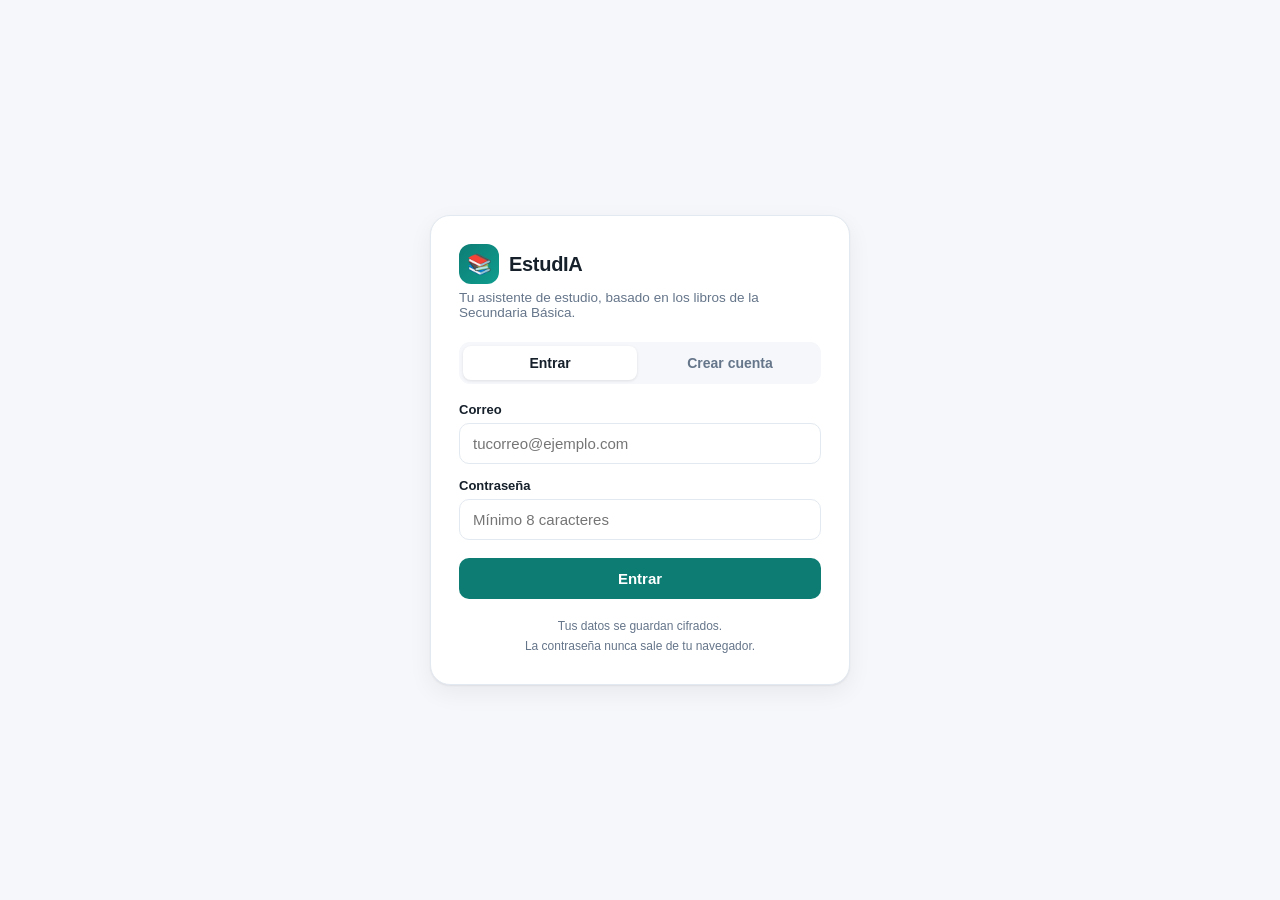
==== estudia/index.html @ 0fd21d30 "EstudIA: chat de estudio con los libros de secundaria" ====
<!DOCTYPE html>
<html lang="es">
<head>
<meta charset="utf-8">
<meta name="viewport" content="width=device-width, initial-scale=1, viewport-fit=cover">
<title>EstudIA — Tu asistente de estudio</title>
<meta name="description" content="EstudIA: asistente de estudio basado en los libros de texto de la Secundaria Básica cubana.">
<link rel="icon" href="data:image/svg+xml,<svg xmlns='http://www.w3.org/2000/svg' viewBox='0 0 100 100'><text y='.9em' font-size='90'>📚</text></svg>">
<style>
  :root{
    --bg:#f5f7fa; --panel:#ffffff; --ink:#16202b; --muted:#65758a;
    --line:#e3e9f0; --brand:#0d7d74; --brand-2:#0f9d8f; --brand-ink:#ffffff;
    --user:#e8f4f2; --danger:#b42318; --shadow:0 1px 2px rgba(16,24,40,.06),0 8px 24px rgba(16,24,40,.06);
    --radius:14px;
  }
  *{box-sizing:border-box}
  html,body{height:100%}
  body{
    margin:0; font-family:-apple-system,BlinkMacSystemFont,"Segoe UI",Roboto,Helvetica,Arial,sans-serif;
    background:var(--bg); color:var(--ink); -webkit-font-smoothing:antialiased;
  }
  button{font:inherit;cursor:pointer}
  input,select,textarea{font:inherit;color:inherit}

  /* ---------- AUTH ---------- */
  #auth{min-height:100dvh;display:grid;place-items:center;padding:20px}
  .card{
    width:100%;max-width:420px;background:var(--panel);border:1px solid var(--line);
    border-radius:20px;padding:28px;box-shadow:var(--shadow)
  }
  .logo{display:flex;align-items:center;gap:10px;margin-bottom:6px}
  .logo-mark{
    width:40px;height:40px;border-radius:12px;display:grid;place-items:center;
    background:linear-gradient(135deg,var(--brand),var(--brand-2));color:#fff;font-size:20px
  }
  .logo h1{font-size:20px;margin:0;letter-spacing:-.3px}
  .sub{color:var(--muted);font-size:13.5px;margin:0 0 22px}
  .tabs{display:flex;gap:6px;background:var(--bg);padding:4px;border-radius:11px;margin-bottom:18px}
  .tabs button{
    flex:1;border:0;background:transparent;padding:9px;border-radius:8px;
    font-size:14px;color:var(--muted);font-weight:600
  }
  .tabs button.on{background:var(--panel);color:var(--ink);box-shadow:0 1px 3px rgba(16,24,40,.1)}
  label{display:block;font-size:13px;font-weight:600;margin:14px 0 6px}
  .inp{
    width:100%;padding:11px 13px;border:1px solid var(--line);border-radius:10px;
    background:#fff;outline:none;transition:.15s;font-size:15px
  }
  .inp:focus{border-color:var(--brand);box-shadow:0 0 0 3px rgba(13,125,116,.12)}
  .btn{
    width:100%;padding:12px;border:0;border-radius:10px;font-weight:650;font-size:15px;
    background:var(--brand);color:#fff;margin-top:18px;transition:.15s
  }
  .btn:hover{background:#0a6a62}
  .btn:disabled{opacity:.55;cursor:not-allowed}
  .msg{margin-top:14px;font-size:13.5px;padding:10px 12px;border-radius:9px;display:none}
  .msg.err{display:block;background:#fef3f2;color:var(--danger);border:1px solid #fecdca}
  .msg.ok{display:block;background:#ecfdf3;color:#027a48;border:1px solid #abefc6}
  .foot{text-align:center;font-size:12px;color:var(--muted);margin-top:18px;line-height:1.6}

  /* ---------- APP ---------- */
  #app{display:none;height:100dvh;grid-template-columns:272px 1fr}
  #app.on{display:grid}
  aside{
    background:var(--panel);border-right:1px solid var(--line);display:flex;flex-direction:column;
    min-height:0
  }
  .side-top{padding:14px;border-bottom:1px solid var(--line)}
  .brand{display:flex;align-items:center;gap:9px;margin-bottom:12px}
  .brand .logo-mark{width:30px;height:30px;border-radius:9px;font-size:16px}
  .brand b{font-size:15px;letter-spacing:-.2px}
  .newchat{
    width:100%;padding:10px;border-radius:10px;border:1px solid var(--line);
    background:#fff;font-weight:600;font-size:14px;display:flex;align-items:center;gap:8px;justify-content:center
  }
  .newchat:hover{border-color:var(--brand);color:var(--brand)}
  .convs{flex:1;overflow-y:auto;padding:8px}
  .conv{
    display:flex;align-items:center;gap:8px;padding:9px 10px;border-radius:9px;
    font-size:13.5px;color:#3b4a5a;cursor:pointer;margin-bottom:2px
  }
  .conv:hover{background:var(--bg)}
  .conv.on{background:var(--user);color:var(--brand);font-weight:600}
  .conv span{flex:1;overflow:hidden;text-overflow:ellipsis;white-space:nowrap}
  .conv .del{opacity:0;border:0;background:none;color:var(--muted);padding:2px 4px;border-radius:5px;font-size:14px}
  .conv:hover .del{opacity:1}
  .side-bot{padding:12px;border-top:1px solid var(--line);font-size:12.5px}
  .user{display:flex;align-items:center;gap:9px;margin-bottom:10px}
  .avatar{width:30px;height:30px;border-radius:50%;background:var(--brand);color:#fff;display:grid;place-items:center;font-weight:700;font-size:13px}
  .user div{flex:1;overflow:hidden}
  .user small{display:block;color:var(--muted);font-size:11px;overflow:hidden;text-overflow:ellipsis;white-space:nowrap}
  .quota{height:6px;background:var(--bg);border-radius:99px;overflow:hidden;margin-top:6px}
  .quota i{display:block;height:100%;background:var(--brand-2);transition:width .3s}
  .logout{border:0;background:none;color:var(--muted);font-size:12px;padding:0;text-decoration:underline}

  main{display:flex;flex-direction:column;min-width:0;min-height:0}
  .top{
    display:flex;gap:8px;align-items:center;padding:10px 14px;border-bottom:1px solid var(--line);
    background:rgba(255,255,255,.85);backdrop-filter:blur(8px);flex-wrap:wrap
  }
  .sel{
    border:1px solid var(--line);border-radius:9px;padding:7px 10px;background:#fff;font-size:13px;
    font-weight:550;max-width:190px
  }
  .sel:focus{outline:none;border-color:var(--brand)}
  .menu-btn{display:none;border:1px solid var(--line);background:#fff;border-radius:9px;padding:7px 10px}

  .chat{flex:1;overflow-y:auto;padding:22px 16px 8px;scroll-behavior:smooth}
  .wrap{max-width:760px;margin:0 auto}
  .turn{margin-bottom:22px;display:flex;gap:12px}
  .turn .who{
    width:30px;height:30px;border-radius:9px;flex:0 0 30px;display:grid;place-items:center;
    font-size:14px;font-weight:700
  }
  .turn.bot .who{background:linear-gradient(135deg,var(--brand),var(--brand-2));color:#fff}
  .turn.me .who{background:var(--user);color:var(--brand)}
  .bubble{flex:1;min-width:0;font-size:15.2px;line-height:1.62;overflow-wrap:break-word}
  .turn.me .bubble{background:var(--user);padding:11px 14px;border-radius:12px}
  .bubble p{margin:0 0 10px}
  .bubble p:last-child{margin-bottom:0}
  .bubble ul,.bubble ol{margin:0 0 10px;padding-left:20px}
  .bubble li{margin:3px 0}
  .bubble strong{font-weight:700}
  .bubble code{background:#eef2f6;padding:1px 5px;border-radius:5px;font-size:.9em}
  .bubble h3{font-size:15.5px;margin:12px 0 6px}
  .sources{display:flex;flex-wrap:wrap;gap:6px;margin-top:10px}
  .src{
    font-size:11.5px;background:#eef6f5;color:var(--brand);border:1px solid #cfe9e6;
    padding:3px 9px;border-radius:99px;font-weight:600
  }
  .typing{display:inline-block;width:8px;height:16px;background:var(--brand);border-radius:2px;animation:blink 1s infinite}
  @keyframes blink{50%{opacity:.15}}
  .empty{max-width:600px;margin:8vh auto;text-align:center;color:var(--muted)}
  .empty h2{color:var(--ink);font-size:23px;margin:0 0 8px;letter-spacing:-.4px}
  .chips{display:flex;flex-wrap:wrap;gap:8px;justify-content:center;margin-top:20px}
  .chip{
    background:#fff;border:1px solid var(--line);border-radius:99px;padding:8px 14px;
    font-size:13px;color:#3b4a5a
  }
  .chip:hover{border-color:var(--brand);color:var(--brand)}

  .composer{padding:10px 16px 18px;background:linear-gradient(to top,var(--bg) 60%,transparent)}
  .composer .wrap{display:flex;gap:9px;align-items:flex-end;background:#fff;border:1px solid var(--line);
    border-radius:16px;padding:8px 8px 8px 14px;box-shadow:var(--shadow)}
  #q{
    flex:1;border:0;outline:none;resize:none;max-height:160px;padding:9px 0;font-size:15.2px;
    background:transparent;line-height:1.5
  }
  #send{
    border:0;border-radius:11px;background:var(--brand);color:#fff;width:38px;height:38px;
    display:grid;place-items:center;flex:0 0 38px;transition:.15s
  }
  #send:hover{background:#0a6a62}
  #send:disabled{opacity:.4;cursor:not-allowed}
  .hint{text-align:center;font-size:11px;color:var(--muted);margin-top:7px}

  /* modal */
  .modal{position:fixed;inset:0;background:rgba(16,24,40,.5);display:none;place-items:center;padding:20px;z-index:50}
  .modal.on{display:grid}
  .modal .card{max-width:460px}
  .code{
    font-family:ui-monospace,SFMono-Regular,Menlo,monospace;background:var(--bg);
    padding:14px;border-radius:10px;text-align:center;font-size:17px;letter-spacing:1px;
    font-weight:700;margin:14px 0;word-break:break-all
  }
  @media (max-width:820px){
    #app{grid-template-columns:1fr}
    aside{position:fixed;inset:0 auto 0 0;width:272px;z-index:40;transform:translateX(-100%);transition:.2s}
    aside.on{transform:none;box-shadow:0 0 40px rgba(0,0,0,.2)}
    .menu-btn{display:block}
    .sel{max-width:130px;font-size:12.5px}
    .chat{padding:16px 10px 4px}
  }
</style>
</head>
<body>

<!-- ======== LOGIN ======== -->
<div id="auth">
  <div class="card">
    <div class="logo">
      <div class="logo-mark">📚</div>
      <h1>EstudIA</h1>
    </div>
    <p class="sub">Tu asistente de estudio, basado en los libros de la Secundaria Básica.</p>

    <div class="tabs">
      <button id="tabLogin" class="on">Entrar</button>
      <button id="tabReg">Crear cuenta</button>
    </div>

    <div id="fName" style="display:none">
      <label for="name">Nombre</label>
      <input id="name" class="inp" type="text" placeholder="Tu nombre" autocomplete="name">
    </div>
    <label for="email">Correo</label>
    <input id="email" class="inp" type="email" placeholder="tucorreo@ejemplo.com" autocomplete="username">
    <label for="pass">Contraseña</label>
    <input id="pass" class="inp" type="password" placeholder="Mínimo 8 caracteres" autocomplete="current-password">
    <button id="go" class="btn">Entrar</button>
    <div id="formMsg" class="msg"></div>
    <div class="foot">Tus datos se guardan cifrados.<br>La contraseña nunca sale de tu navegador.</div>
  </div>
</div>

<!-- ======== APP ======== -->
<div id="app">
  <aside id="side">
    <div class="side-top">
      <div class="brand"><div class="logo-mark">📚</div><b>EstudIA</b></div>
      <button class="newchat" id="newChat">＋ Nueva conversación</button>
    </div>
    <div class="convs" id="convs"></div>
    <div class="side-bot">
      <div class="user">
        <div class="avatar" id="avatar">?</div>
        <div>
          <b id="uName" style="font-size:13px">—</b>
          <small id="uMail">—</small>
        </div>
        <button class="logout" id="logout">Salir</button>
      </div>
      <div style="display:flex;justify-content:space-between;color:var(--muted)">
        <span>Preguntas hoy</span><span id="quotaTxt">—</span>
      </div>
      <div class="quota"><i id="quotaBar" style="width:0%"></i></div>
    </div>
  </aside>

  <main>
    <div class="top">
      <button class="menu-btn" id="menuBtn">☰</button>
      <select class="sel" id="grade" title="Grado">
        <option value="todos">Todos los grados</option>
        <option value="7mo">7mo grado</option>
        <option value="8vo">8vo grado</option>
        <option value="9no">9no grado</option>
      </select>
      <select class="sel" id="subject" title="Materia"></select>
      <select class="sel" id="mode" title="Modo de respuesta">
        <option value="rapido">⚡ Rápido</option>
        <option value="equilibrado" selected>⚖️ Equilibrado</option>
        <option value="preciso">🎯 Preciso</option>
      </select>
    </div>

    <div class="chat" id="chat">
      <div class="wrap" id="stream"></div>
    </div>

    <div class="composer">
      <div class="wrap">
        <textarea id="q" rows="1" placeholder="Escribe tu pregunta…"></textarea>
        <button id="send" aria-label="Enviar">
          <svg width="18" height="18" viewBox="0 0 24 24" fill="none" stroke="currentColor" stroke-width="2.4" stroke-linecap="round" stroke-linejoin="round"><path d="M12 19V5M5 12l7-7 7 7"/></svg>
        </button>
      </div>
      <div class="hint">EstudIA responde con el contenido de tus libros. Verifica siempre las citas.</div>
    </div>
  </main>
</div>

<div class="modal" id="modal">
  <div class="card">
    <h1 style="font-size:18px;margin:0 0 6px">Guarda tu código de recuperación</h1>
    <p class="sub" style="margin-bottom:0">Si olvidas tu contraseña, este código es la única forma de recuperar tu cuenta. No se puede volver a mostrar.</p>
    <div class="code" id="recCode">—</div>
    <button class="btn" id="recOk">Ya lo guardé</button>
  </div>
</div>

<script>
/* ================== CONFIG ================== */
const API = 'https://estudia-api.estudia-cuba.workers.dev';
const $ = (id) => document.getElementById(id);
let TOKEN = localStorage.getItem('estudia_token') || '';
let CONV = null;
let BUSY = false;

/* ================== CRIPTO ================== */
const enc = new TextEncoder();
function hex(buf){return [...new Uint8Array(buf)].map(b=>b.toString(16).padStart(2,'0')).join('')}
async function derive(password, salt){
  const key = await crypto.subtle.importKey('raw', enc.encode(password), 'PBKDF2', false, ['deriveBits']);
  const bits = await crypto.subtle.deriveBits(
    {name:'PBKDF2', salt: enc.encode(salt), iterations: 200000, hash:'SHA-256'}, key, 256);
  return hex(bits);
}
const saltOf = (email) => 'estudia.cu:' + email.trim().toLowerCase();

/* ================== API ================== */
async function api(path, opts={}){
  const r = await fetch(API+path, {
    ...opts,
    headers:{'Content-Type':'application/json', ...(TOKEN?{Authorization:'Bearer '+TOKEN}:{}), ...(opts.headers||{})}
  });
  const t = await r.text();
  let j; try{ j = JSON.parse(t) }catch{ j = {error:t} }
  if(!r.ok) throw new Error(j.error || ('Error '+r.status));
  return j;
}

/* ================== AUTH UI ================== */
let mode = 'login';
function setTab(m){
  mode = m;
  $('tabLogin').classList.toggle('on', m==='login');
  $('tabReg').classList.toggle('on', m==='register');
  $('fName').style.display = m==='register' ? 'block' : 'none';
  $('go').textContent = m==='register' ? 'Crear cuenta' : 'Entrar';
  $('pass').autocomplete = m==='register' ? 'new-password' : 'current-password';
  showMsg('');
}
$('tabLogin').onclick = ()=>setTab('login');
$('tabReg').onclick = ()=>setTab('register');

function showMsg(t, ok){
  const el = $('formMsg');
  el.className = 'msg' + (t ? (ok?' ok':' err') : '');
  el.textContent = t;
}

function randCode(){
  const abc = 'ABCDEFGHJKLMNPQRSTUVWXYZ23456789';
  const a = new Uint8Array(16); crypto.getRandomValues(a);
  return [...a].map(x=>abc[x%abc.length]).join('').replace(/(.{4})(?=.)/g,'$1-');
}

$('go').onclick = async () => {
  const email = $('email').value.trim();
  const pass = $('pass').value;
  if(!email || !pass) return showMsg('Escribe tu correo y contraseña');
  if(mode==='register' && pass.length < 8) return showMsg('La contraseña debe tener al menos 8 caracteres');
  $('go').disabled = true;
  showMsg('Procesando…', true);
  try{
    const verifier = await derive(pass, saltOf(email));
    if(mode==='login'){
      const r = await api('/api/login', {method:'POST', body: JSON.stringify({email, verifier})});
      finishLogin(r.token, r.user);
    }else{
      const recovery = randCode();
      const r = await api('/api/register', {method:'POST', body: JSON.stringify({
        email, name: $('name').value.trim(), salt: saltOf(email), verifier,
        recovery: recovery.toLowerCase()
      })});
      $('recCode').textContent = recovery;
      $('modal').classList.add('on');
      finishLogin(r.token, r.user);
    }
  }catch(e){
    showMsg(e.message.includes('Failed to fetch') ? 'No se pudo conectar. Revisa tu internet.' : e.message);
  }finally{ $('go').disabled = false; }
};

$('recOk').onclick = ()=> $('modal').classList.remove('on');

function finishLogin(token, user){
  TOKEN = token; localStorage.setItem('estudia_token', token);
  $('uName').textContent = user.name || 'Estudiante';
  $('uMail').textContent = user.email;
  $('avatar').textContent = (user.name || user.email || '?').trim().charAt(0).toUpperCase();
  $('auth').style.display = 'none';
  $('app').classList.add('on');
  boot();
}

$('logout').onclick = () => {
  localStorage.removeItem('estudia_token'); TOKEN = ''; CONV = null;
  location.reload();
};

/* ================== ARRANQUE ================== */
async function boot(){
  await loadCatalog();
  await refreshMe();
  await loadConvs();
  renderEmpty();
}

async function refreshMe(){
  try{
    const r = await api('/api/me');
    $('quotaTxt').textContent = r.usage.used + ' / ' + r.usage.limit;
    $('quotaBar').style.width = Math.min(100, (r.usage.used/r.usage.limit)*100) + '%';
  }catch(e){}
}

async function loadCatalog(){
  try{
    const r = await fetch(API+'/api/catalog').then(x=>x.json());
    const sel = $('subject');
    sel.innerHTML = '<option value="todas">Todas las materias</option>' +
      r.subjects.map(s=>`<option value="${s}">${s}</option>`).join('');
  }catch(e){}
}

async function loadConvs(){
  try{
    const r = await api('/api/conversations');
    const box = $('convs');
    box.innerHTML = '';
    r.conversations.forEach(c=>{
      const d = document.createElement('div');
      d.className = 'conv' + (CONV===c.id?' on':'');
      d.innerHTML = `<span>${escapeHtml(c.title||'Sin título')}</span><button class="del" title="Borrar">✕</button>`;
      d.onclick = (e)=>{ if(e.target.classList.contains('del')) return; openConv(c.id); };
      d.querySelector('.del').onclick = async (e)=>{
        e.stopPropagation();
        if(!confirm('¿Borrar esta conversación?')) return;
        await api('/api/conversations/'+c.id, {method:'DELETE'});
        if(CONV===c.id){ CONV=null; renderEmpty(); }
        loadConvs();
      };
      box.appendChild(d);
    });
  }catch(e){}
}

$('newChat').onclick = async ()=>{
  CONV = null;
  document.querySelectorAll('.conv').forEach(x=>x.classList.remove('on'));
  renderEmpty();
  if(window.innerWidth <= 820) $('side').classList.remove('on');
};

$('menuBtn').onclick = ()=> $('side').classList.toggle('on');

/* ================== RENDER ================== */
function escapeHtml(s){
  return (s||'').replace(/[&<>"']/g, c=>({'&':'&amp;','<':'&lt;','>':'&gt;','"':'&quot;',"'":'&#39;'}[c]));
}

function md(s){
  let t = escapeHtml(s);
  t = t.replace(/```([\s\S]*?)```/g, (_,c)=>`<code style="display:block;white-space:pre-wrap;padding:10px;margin:8px 0">${c.trim()}</code>`);
  t = t.replace(/^###\s+(.+)$/gm,'<h3>$1</h3>');
  t = t.replace(/^##\s+(.+)$/gm,'<h3>$1</h3>');
  t = t.replace(/\*\*([^*]+)\*\*/g,'<strong>$1</strong>');
  t = t.replace(/(^|[^*])\*([^*\n]+)\*/g,'$1<em>$2</em>');
  t = t.replace(/`([^`]+)`/g,'<code>$1</code>');
  const lines = t.split('\n');
  let out = '', list = null;
  for(const ln of lines){
    const m = ln.match(/^\s*[-•]\s+(.*)$/);
    const n = ln.match(/^\s*\d+[.)]\s+(.*)$/);
    if(m || n){
      const tag = m ? 'ul' : 'ol';
      if(list !== tag){ if(list) out += `</${list}>`; out += `<${tag}>`; list = tag; }
      out += `<li>${m?m[1]:n[1]}</li>`;
    }else{
      if(list){ out += `</${list}>`; list = null; }
      out += ln.trim() ? `<p>${ln}</p>` : '';
    }
  }
  if(list) out += `</${list}>`;
  return out || '<p></p>';
}

function renderEmpty(){
  $('stream').innerHTML = `
    <div class="empty">
      <h2>¿Qué quieres estudiar hoy?</h2>
      <p>Elige el grado y la materia arriba, y pregúntame lo que necesites. Te respondo con lo que dicen tus libros, citando la página.</p>
      <div class="chips">
        <button class="chip">¿Qué es la fotosíntesis?</button>
        <button class="chip">Explícame las ecuaciones de segundo grado</button>
        <button class="chip">¿Cuáles fueron las causas de la Revolución Francesa?</button>
        <button class="chip">Resume las leyes de Newton</button>
      </div>
    </div>`;
  $('stream').querySelectorAll('.chip').forEach(b=> b.onclick = ()=>{
    $('q').value = b.textContent; $('q').focus(); autoGrow();
  });
}

function addTurn(role, html, sources){
  const t = document.createElement('div');
  t.className = 'turn ' + (role==='me'?'me':'bot');
  t.innerHTML = `<div class="who">${role==='me'?'Tú':'E'}</div><div class="bubble">${html}</div>`;
  if(sources && sources.length){
    const s = document.createElement('div');
    s.className = 'sources';
    [...new Map(sources.map(x=>[x.subject+x.page, x])).values()].forEach(x=>{
      const c = document.createElement('span');
      c.className = 'src';
      c.textContent = `${x.subject} · pág. ${x.page}`;
      s.appendChild(c);
    });
    t.querySelector('.bubble').appendChild(s);
  }
  $('stream').appendChild(t);
  $('chat').scrollTop = $('chat').scrollHeight;
  return t.querySelector('.bubble');
}

/* ================== ENVIAR ================== */
const q = $('q');
function autoGrow(){ q.style.height='auto'; q.style.height = Math.min(q.scrollHeight,160)+'px'; }
q.addEventListener('input', autoGrow);
q.addEventListener('keydown', e=>{
  if(e.key==='Enter' && !e.shiftKey){ e.preventDefault(); send(); }
});
$('send').onclick = send;

async function send(){
  const text = q.value.trim();
  if(!text || BUSY) return;
  BUSY = true; $('send').disabled = true;

  if($('stream').querySelector('.empty')) $('stream').innerHTML = '';
  addTurn('me', md(text));
  q.value = ''; autoGrow();

  const bubble = addTurn('bot', '<span class="typing"></span>');
  let acc = '';

  try{
    const resp = await fetch(API+'/api/chat', {
      method:'POST',
      headers:{'Content-Type':'application/json', Authorization:'Bearer '+TOKEN},
      body: JSON.stringify({
        q: text, conv_id: CONV,
        grade: $('grade').value, subject: $('subject').value, mode: $('mode').value
      })
    });

    if(!resp.ok){
      const j = await resp.json().catch(()=>({error:'Error'}));
      throw new Error(j.detail || j.error || 'Error del servidor');
    }

    const reader = resp.body.getReader();
    const dec = new TextDecoder();
    let buf = '';
    while(true){
      const {done, value} = await reader.read();
      if(done) break;
      buf += dec.decode(value, {stream:true});
      const parts = buf.split('\n\n');
      buf = parts.pop() || '';
      for(const part of parts){
        const line = part.trim();
        if(!line.startsWith('data:')) continue;
        let j; try{ j = JSON.parse(line.slice(5).trim()) }catch{ continue }
        if(j.conv_id && !CONV){ CONV = j.conv_id; loadConvs(); }
        if(typeof j.t === 'string'){ acc += j.t; bubble.innerHTML = md(acc) + '<span class="typing"></span>'; $('chat').scrollTop=$('chat').scrollHeight; }
        if(j.e){ acc += '\n\n⚠️ ' + j.e; bubble.innerHTML = md(acc); }
        if(j.done){
          bubble.innerHTML = md(acc);
          if(j.sources && j.sources.length){
            const s = document.createElement('div'); s.className='sources';
            [...new Map(j.sources.map(x=>[x.subject+x.page,x])).values()].forEach(x=>{
              const c=document.createElement('span'); c.className='src';
              c.textContent = `${x.subject} · pág. ${x.page}`; s.appendChild(c);
            });
            bubble.appendChild(s);
          }
          refreshMe();
        }
      }
    }
    if(!acc) bubble.innerHTML = '<p>No obtuve respuesta. Reintenta.</p>';
  }catch(e){
    bubble.innerHTML = `<p style="color:#b42318">${escapeHtml(e.message)}</p>`;
  }finally{
    BUSY = false; $('send').disabled = false; q.focus();
    loadConvs();
  }
}

async function openConv(id){
  CONV = id;
  document.querySelectorAll('.conv').forEach(x=>x.classList.remove('on'));
  if(window.innerWidth <= 820) $('side').classList.remove('on');
  $('stream').innerHTML = '';
  try{
    const r = await api('/api/conversations/'+id);
    if(!r.messages.length) return renderEmpty();
    r.messages.forEach(m=>{
      if(m.role==='user') addTurn('me', md(m.content));
      else addTurn('bot', md(m.content), m.sources ? JSON.parse(m.sources) : null);
    });
  }catch(e){
    $('stream').innerHTML = `<div class="empty"><h2>No se pudo abrir</h2><p>${escapeHtml(e.message)}</p></div>`;
  }
  loadConvs();
}

/* ================== INIT ================== */
(async function init(){
  if(TOKEN){
    try{
      const r = await api('/api/me');
      finishLogin(TOKEN, r.user);
      return;
    }catch(e){ localStorage.removeItem('estudia_token'); TOKEN=''; }
  }
  setTab('login');
})();
</script>
</body>
</html>
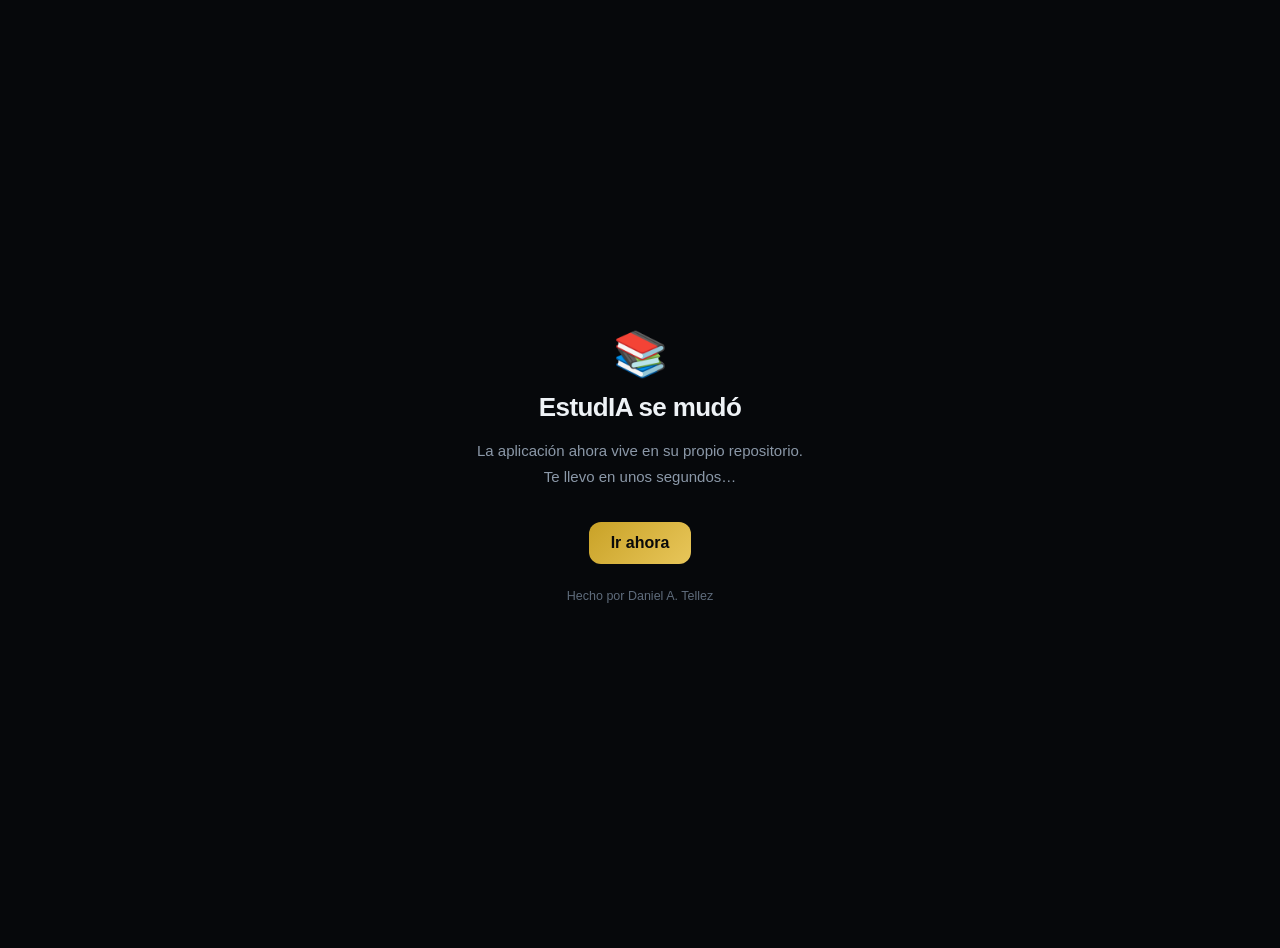
==== commit bf058a62: "Mover EstudIA al repositorio web" ====
--- a/estudia/index.html
+++ b/estudia/index.html
@@ -2,602 +2,27 @@
 <html lang="es">
 <head>
 <meta charset="utf-8">
-<meta name="viewport" content="width=device-width, initial-scale=1, viewport-fit=cover">
-<title>EstudIA — Tu asistente de estudio</title>
-<meta name="description" content="EstudIA: asistente de estudio basado en los libros de texto de la Secundaria Básica cubana.">
-<link rel="icon" href="data:image/svg+xml,<svg xmlns='http://www.w3.org/2000/svg' viewBox='0 0 100 100'><text y='.9em' font-size='90'>📚</text></svg>">
+<meta name="viewport" content="width=device-width,initial-scale=1">
+<title>EstudIA se mudó</title>
+<meta http-equiv="refresh" content="3;url=https://developer120511.github.io/web/">
 <style>
-  :root{
-    --bg:#f5f7fa; --panel:#ffffff; --ink:#16202b; --muted:#65758a;
-    --line:#e3e9f0; --brand:#0d7d74; --brand-2:#0f9d8f; --brand-ink:#ffffff;
-    --user:#e8f4f2; --danger:#b42318; --shadow:0 1px 2px rgba(16,24,40,.06),0 8px 24px rgba(16,24,40,.06);
-    --radius:14px;
-  }
-  *{box-sizing:border-box}
-  html,body{height:100%}
-  body{
-    margin:0; font-family:-apple-system,BlinkMacSystemFont,"Segoe UI",Roboto,Helvetica,Arial,sans-serif;
-    background:var(--bg); color:var(--ink); -webkit-font-smoothing:antialiased;
-  }
-  button{font:inherit;cursor:pointer}
-  input,select,textarea{font:inherit;color:inherit}
-
-  /* ---------- AUTH ---------- */
-  #auth{min-height:100dvh;display:grid;place-items:center;padding:20px}
-  .card{
-    width:100%;max-width:420px;background:var(--panel);border:1px solid var(--line);
-    border-radius:20px;padding:28px;box-shadow:var(--shadow)
-  }
-  .logo{display:flex;align-items:center;gap:10px;margin-bottom:6px}
-  .logo-mark{
-    width:40px;height:40px;border-radius:12px;display:grid;place-items:center;
-    background:linear-gradient(135deg,var(--brand),var(--brand-2));color:#fff;font-size:20px
-  }
-  .logo h1{font-size:20px;margin:0;letter-spacing:-.3px}
-  .sub{color:var(--muted);font-size:13.5px;margin:0 0 22px}
-  .tabs{display:flex;gap:6px;background:var(--bg);padding:4px;border-radius:11px;margin-bottom:18px}
-  .tabs button{
-    flex:1;border:0;background:transparent;padding:9px;border-radius:8px;
-    font-size:14px;color:var(--muted);font-weight:600
-  }
-  .tabs button.on{background:var(--panel);color:var(--ink);box-shadow:0 1px 3px rgba(16,24,40,.1)}
-  label{display:block;font-size:13px;font-weight:600;margin:14px 0 6px}
-  .inp{
-    width:100%;padding:11px 13px;border:1px solid var(--line);border-radius:10px;
-    background:#fff;outline:none;transition:.15s;font-size:15px
-  }
-  .inp:focus{border-color:var(--brand);box-shadow:0 0 0 3px rgba(13,125,116,.12)}
-  .btn{
-    width:100%;padding:12px;border:0;border-radius:10px;font-weight:650;font-size:15px;
-    background:var(--brand);color:#fff;margin-top:18px;transition:.15s
-  }
-  .btn:hover{background:#0a6a62}
-  .btn:disabled{opacity:.55;cursor:not-allowed}
-  .msg{margin-top:14px;font-size:13.5px;padding:10px 12px;border-radius:9px;display:none}
-  .msg.err{display:block;background:#fef3f2;color:var(--danger);border:1px solid #fecdca}
-  .msg.ok{display:block;background:#ecfdf3;color:#027a48;border:1px solid #abefc6}
-  .foot{text-align:center;font-size:12px;color:var(--muted);margin-top:18px;line-height:1.6}
-
-  /* ---------- APP ---------- */
-  #app{display:none;height:100dvh;grid-template-columns:272px 1fr}
-  #app.on{display:grid}
-  aside{
-    background:var(--panel);border-right:1px solid var(--line);display:flex;flex-direction:column;
-    min-height:0
-  }
-  .side-top{padding:14px;border-bottom:1px solid var(--line)}
-  .brand{display:flex;align-items:center;gap:9px;margin-bottom:12px}
-  .brand .logo-mark{width:30px;height:30px;border-radius:9px;font-size:16px}
-  .brand b{font-size:15px;letter-spacing:-.2px}
-  .newchat{
-    width:100%;padding:10px;border-radius:10px;border:1px solid var(--line);
-    background:#fff;font-weight:600;font-size:14px;display:flex;align-items:center;gap:8px;justify-content:center
-  }
-  .newchat:hover{border-color:var(--brand);color:var(--brand)}
-  .convs{flex:1;overflow-y:auto;padding:8px}
-  .conv{
-    display:flex;align-items:center;gap:8px;padding:9px 10px;border-radius:9px;
-    font-size:13.5px;color:#3b4a5a;cursor:pointer;margin-bottom:2px
-  }
-  .conv:hover{background:var(--bg)}
-  .conv.on{background:var(--user);color:var(--brand);font-weight:600}
-  .conv span{flex:1;overflow:hidden;text-overflow:ellipsis;white-space:nowrap}
-  .conv .del{opacity:0;border:0;background:none;color:var(--muted);padding:2px 4px;border-radius:5px;font-size:14px}
-  .conv:hover .del{opacity:1}
-  .side-bot{padding:12px;border-top:1px solid var(--line);font-size:12.5px}
-  .user{display:flex;align-items:center;gap:9px;margin-bottom:10px}
-  .avatar{width:30px;height:30px;border-radius:50%;background:var(--brand);color:#fff;display:grid;place-items:center;font-weight:700;font-size:13px}
-  .user div{flex:1;overflow:hidden}
-  .user small{display:block;color:var(--muted);font-size:11px;overflow:hidden;text-overflow:ellipsis;white-space:nowrap}
-  .quota{height:6px;background:var(--bg);border-radius:99px;overflow:hidden;margin-top:6px}
-  .quota i{display:block;height:100%;background:var(--brand-2);transition:width .3s}
-  .logout{border:0;background:none;color:var(--muted);font-size:12px;padding:0;text-decoration:underline}
-
-  main{display:flex;flex-direction:column;min-width:0;min-height:0}
-  .top{
-    display:flex;gap:8px;align-items:center;padding:10px 14px;border-bottom:1px solid var(--line);
-    background:rgba(255,255,255,.85);backdrop-filter:blur(8px);flex-wrap:wrap
-  }
-  .sel{
-    border:1px solid var(--line);border-radius:9px;padding:7px 10px;background:#fff;font-size:13px;
-    font-weight:550;max-width:190px
-  }
-  .sel:focus{outline:none;border-color:var(--brand)}
-  .menu-btn{display:none;border:1px solid var(--line);background:#fff;border-radius:9px;padding:7px 10px}
-
-  .chat{flex:1;overflow-y:auto;padding:22px 16px 8px;scroll-behavior:smooth}
-  .wrap{max-width:760px;margin:0 auto}
-  .turn{margin-bottom:22px;display:flex;gap:12px}
-  .turn .who{
-    width:30px;height:30px;border-radius:9px;flex:0 0 30px;display:grid;place-items:center;
-    font-size:14px;font-weight:700
-  }
-  .turn.bot .who{background:linear-gradient(135deg,var(--brand),var(--brand-2));color:#fff}
-  .turn.me .who{background:var(--user);color:var(--brand)}
-  .bubble{flex:1;min-width:0;font-size:15.2px;line-height:1.62;overflow-wrap:break-word}
-  .turn.me .bubble{background:var(--user);padding:11px 14px;border-radius:12px}
-  .bubble p{margin:0 0 10px}
-  .bubble p:last-child{margin-bottom:0}
-  .bubble ul,.bubble ol{margin:0 0 10px;padding-left:20px}
-  .bubble li{margin:3px 0}
-  .bubble strong{font-weight:700}
-  .bubble code{background:#eef2f6;padding:1px 5px;border-radius:5px;font-size:.9em}
-  .bubble h3{font-size:15.5px;margin:12px 0 6px}
-  .sources{display:flex;flex-wrap:wrap;gap:6px;margin-top:10px}
-  .src{
-    font-size:11.5px;background:#eef6f5;color:var(--brand);border:1px solid #cfe9e6;
-    padding:3px 9px;border-radius:99px;font-weight:600
-  }
-  .typing{display:inline-block;width:8px;height:16px;background:var(--brand);border-radius:2px;animation:blink 1s infinite}
-  @keyframes blink{50%{opacity:.15}}
-  .empty{max-width:600px;margin:8vh auto;text-align:center;color:var(--muted)}
-  .empty h2{color:var(--ink);font-size:23px;margin:0 0 8px;letter-spacing:-.4px}
-  .chips{display:flex;flex-wrap:wrap;gap:8px;justify-content:center;margin-top:20px}
-  .chip{
-    background:#fff;border:1px solid var(--line);border-radius:99px;padding:8px 14px;
-    font-size:13px;color:#3b4a5a
-  }
-  .chip:hover{border-color:var(--brand);color:var(--brand)}
-
-  .composer{padding:10px 16px 18px;background:linear-gradient(to top,var(--bg) 60%,transparent)}
-  .composer .wrap{display:flex;gap:9px;align-items:flex-end;background:#fff;border:1px solid var(--line);
-    border-radius:16px;padding:8px 8px 8px 14px;box-shadow:var(--shadow)}
-  #q{
-    flex:1;border:0;outline:none;resize:none;max-height:160px;padding:9px 0;font-size:15.2px;
-    background:transparent;line-height:1.5
-  }
-  #send{
-    border:0;border-radius:11px;background:var(--brand);color:#fff;width:38px;height:38px;
-    display:grid;place-items:center;flex:0 0 38px;transition:.15s
-  }
-  #send:hover{background:#0a6a62}
-  #send:disabled{opacity:.4;cursor:not-allowed}
-  .hint{text-align:center;font-size:11px;color:var(--muted);margin-top:7px}
-
-  /* modal */
-  .modal{position:fixed;inset:0;background:rgba(16,24,40,.5);display:none;place-items:center;padding:20px;z-index:50}
-  .modal.on{display:grid}
-  .modal .card{max-width:460px}
-  .code{
-    font-family:ui-monospace,SFMono-Regular,Menlo,monospace;background:var(--bg);
-    padding:14px;border-radius:10px;text-align:center;font-size:17px;letter-spacing:1px;
-    font-weight:700;margin:14px 0;word-break:break-all
-  }
-  @media (max-width:820px){
-    #app{grid-template-columns:1fr}
-    aside{position:fixed;inset:0 auto 0 0;width:272px;z-index:40;transform:translateX(-100%);transition:.2s}
-    aside.on{transform:none;box-shadow:0 0 40px rgba(0,0,0,.2)}
-    .menu-btn{display:block}
-    .sel{max-width:130px;font-size:12.5px}
-    .chat{padding:16px 10px 4px}
-  }
+  body{margin:0;min-height:100dvh;display:grid;place-items:center;background:#06080b;color:#eef2f6;
+       font-family:-apple-system,BlinkMacSystemFont,"Segoe UI",Roboto,sans-serif;text-align:center;padding:24px}
+  .box{max-width:440px}
+  h1{font-size:26px;margin:0 0 10px;letter-spacing:-.6px}
+  p{color:#8b98a8;line-height:1.7;font-size:15px}
+  a{display:inline-block;margin-top:18px;padding:12px 22px;border-radius:12px;text-decoration:none;font-weight:700;
+    color:#0a0a0a;background:linear-gradient(135deg,#c9a227,#e8c65a)}
+  .book{font-size:44px;margin-bottom:12px}
 </style>
 </head>
 <body>
-
-<!-- ======== LOGIN ======== -->
-<div id="auth">
-  <div class="card">
-    <div class="logo">
-      <div class="logo-mark">📚</div>
-      <h1>EstudIA</h1>
-    </div>
-    <p class="sub">Tu asistente de estudio, basado en los libros de la Secundaria Básica.</p>
-
-    <div class="tabs">
-      <button id="tabLogin" class="on">Entrar</button>
-      <button id="tabReg">Crear cuenta</button>
-    </div>
-
-    <div id="fName" style="display:none">
-      <label for="name">Nombre</label>
-      <input id="name" class="inp" type="text" placeholder="Tu nombre" autocomplete="name">
-    </div>
-    <label for="email">Correo</label>
-    <input id="email" class="inp" type="email" placeholder="tucorreo@ejemplo.com" autocomplete="username">
-    <label for="pass">Contraseña</label>
-    <input id="pass" class="inp" type="password" placeholder="Mínimo 8 caracteres" autocomplete="current-password">
-    <button id="go" class="btn">Entrar</button>
-    <div id="formMsg" class="msg"></div>
-    <div class="foot">Tus datos se guardan cifrados.<br>La contraseña nunca sale de tu navegador.</div>
+  <div class="box">
+    <div class="book">📚</div>
+    <h1>EstudIA se mudó</h1>
+    <p>La aplicación ahora vive en su propio repositorio.<br>Te llevo en unos segundos…</p>
+    <a href="https://developer120511.github.io/web/">Ir ahora</a>
+    <p style="margin-top:22px;font-size:12.5px;color:#5f6c7c">Hecho por Daniel A. Tellez</p>
   </div>
-</div>
-
-<!-- ======== APP ======== -->
-<div id="app">
-  <aside id="side">
-    <div class="side-top">
-      <div class="brand"><div class="logo-mark">📚</div><b>EstudIA</b></div>
-      <button class="newchat" id="newChat">＋ Nueva conversación</button>
-    </div>
-    <div class="convs" id="convs"></div>
-    <div class="side-bot">
-      <div class="user">
-        <div class="avatar" id="avatar">?</div>
-        <div>
-          <b id="uName" style="font-size:13px">—</b>
-          <small id="uMail">—</small>
-        </div>
-        <button class="logout" id="logout">Salir</button>
-      </div>
-      <div style="display:flex;justify-content:space-between;color:var(--muted)">
-        <span>Preguntas hoy</span><span id="quotaTxt">—</span>
-      </div>
-      <div class="quota"><i id="quotaBar" style="width:0%"></i></div>
-    </div>
-  </aside>
-
-  <main>
-    <div class="top">
-      <button class="menu-btn" id="menuBtn">☰</button>
-      <select class="sel" id="grade" title="Grado">
-        <option value="todos">Todos los grados</option>
-        <option value="7mo">7mo grado</option>
-        <option value="8vo">8vo grado</option>
-        <option value="9no">9no grado</option>
-      </select>
-      <select class="sel" id="subject" title="Materia"></select>
-      <select class="sel" id="mode" title="Modo de respuesta">
-        <option value="rapido">⚡ Rápido</option>
-        <option value="equilibrado" selected>⚖️ Equilibrado</option>
-        <option value="preciso">🎯 Preciso</option>
-      </select>
-    </div>
-
-    <div class="chat" id="chat">
-      <div class="wrap" id="stream"></div>
-    </div>
-
-    <div class="composer">
-      <div class="wrap">
-        <textarea id="q" rows="1" placeholder="Escribe tu pregunta…"></textarea>
-        <button id="send" aria-label="Enviar">
-          <svg width="18" height="18" viewBox="0 0 24 24" fill="none" stroke="currentColor" stroke-width="2.4" stroke-linecap="round" stroke-linejoin="round"><path d="M12 19V5M5 12l7-7 7 7"/></svg>
-        </button>
-      </div>
-      <div class="hint">EstudIA responde con el contenido de tus libros. Verifica siempre las citas.</div>
-    </div>
-  </main>
-</div>
-
-<div class="modal" id="modal">
-  <div class="card">
-    <h1 style="font-size:18px;margin:0 0 6px">Guarda tu código de recuperación</h1>
-    <p class="sub" style="margin-bottom:0">Si olvidas tu contraseña, este código es la única forma de recuperar tu cuenta. No se puede volver a mostrar.</p>
-    <div class="code" id="recCode">—</div>
-    <button class="btn" id="recOk">Ya lo guardé</button>
-  </div>
-</div>
-
-<script>
-/* ================== CONFIG ================== */
-const API = 'https://estudia-api.estudia-cuba.workers.dev';
-const $ = (id) => document.getElementById(id);
-let TOKEN = localStorage.getItem('estudia_token') || '';
-let CONV = null;
-let BUSY = false;
-
-/* ================== CRIPTO ================== */
-const enc = new TextEncoder();
-function hex(buf){return [...new Uint8Array(buf)].map(b=>b.toString(16).padStart(2,'0')).join('')}
-async function derive(password, salt){
-  const key = await crypto.subtle.importKey('raw', enc.encode(password), 'PBKDF2', false, ['deriveBits']);
-  const bits = await crypto.subtle.deriveBits(
-    {name:'PBKDF2', salt: enc.encode(salt), iterations: 200000, hash:'SHA-256'}, key, 256);
-  return hex(bits);
-}
-const saltOf = (email) => 'estudia.cu:' + email.trim().toLowerCase();
-
-/* ================== API ================== */
-async function api(path, opts={}){
-  const r = await fetch(API+path, {
-    ...opts,
-    headers:{'Content-Type':'application/json', ...(TOKEN?{Authorization:'Bearer '+TOKEN}:{}), ...(opts.headers||{})}
-  });
-  const t = await r.text();
-  let j; try{ j = JSON.parse(t) }catch{ j = {error:t} }
-  if(!r.ok) throw new Error(j.error || ('Error '+r.status));
-  return j;
-}
-
-/* ================== AUTH UI ================== */
-let mode = 'login';
-function setTab(m){
-  mode = m;
-  $('tabLogin').classList.toggle('on', m==='login');
-  $('tabReg').classList.toggle('on', m==='register');
-  $('fName').style.display = m==='register' ? 'block' : 'none';
-  $('go').textContent = m==='register' ? 'Crear cuenta' : 'Entrar';
-  $('pass').autocomplete = m==='register' ? 'new-password' : 'current-password';
-  showMsg('');
-}
-$('tabLogin').onclick = ()=>setTab('login');
-$('tabReg').onclick = ()=>setTab('register');
-
-function showMsg(t, ok){
-  const el = $('formMsg');
-  el.className = 'msg' + (t ? (ok?' ok':' err') : '');
-  el.textContent = t;
-}
-
-function randCode(){
-  const abc = 'ABCDEFGHJKLMNPQRSTUVWXYZ23456789';
-  const a = new Uint8Array(16); crypto.getRandomValues(a);
-  return [...a].map(x=>abc[x%abc.length]).join('').replace(/(.{4})(?=.)/g,'$1-');
-}
-
-$('go').onclick = async () => {
-  const email = $('email').value.trim();
-  const pass = $('pass').value;
-  if(!email || !pass) return showMsg('Escribe tu correo y contraseña');
-  if(mode==='register' && pass.length < 8) return showMsg('La contraseña debe tener al menos 8 caracteres');
-  $('go').disabled = true;
-  showMsg('Procesando…', true);
-  try{
-    const verifier = await derive(pass, saltOf(email));
-    if(mode==='login'){
-      const r = await api('/api/login', {method:'POST', body: JSON.stringify({email, verifier})});
-      finishLogin(r.token, r.user);
-    }else{
-      const recovery = randCode();
-      const r = await api('/api/register', {method:'POST', body: JSON.stringify({
-        email, name: $('name').value.trim(), salt: saltOf(email), verifier,
-        recovery: recovery.toLowerCase()
-      })});
-      $('recCode').textContent = recovery;
-      $('modal').classList.add('on');
-      finishLogin(r.token, r.user);
-    }
-  }catch(e){
-    showMsg(e.message.includes('Failed to fetch') ? 'No se pudo conectar. Revisa tu internet.' : e.message);
-  }finally{ $('go').disabled = false; }
-};
-
-$('recOk').onclick = ()=> $('modal').classList.remove('on');
-
-function finishLogin(token, user){
-  TOKEN = token; localStorage.setItem('estudia_token', token);
-  $('uName').textContent = user.name || 'Estudiante';
-  $('uMail').textContent = user.email;
-  $('avatar').textContent = (user.name || user.email || '?').trim().charAt(0).toUpperCase();
-  $('auth').style.display = 'none';
-  $('app').classList.add('on');
-  boot();
-}
-
-$('logout').onclick = () => {
-  localStorage.removeItem('estudia_token'); TOKEN = ''; CONV = null;
-  location.reload();
-};
-
-/* ================== ARRANQUE ================== */
-async function boot(){
-  await loadCatalog();
-  await refreshMe();
-  await loadConvs();
-  renderEmpty();
-}
-
-async function refreshMe(){
-  try{
-    const r = await api('/api/me');
-    $('quotaTxt').textContent = r.usage.used + ' / ' + r.usage.limit;
-    $('quotaBar').style.width = Math.min(100, (r.usage.used/r.usage.limit)*100) + '%';
-  }catch(e){}
-}
-
-async function loadCatalog(){
-  try{
-    const r = await fetch(API+'/api/catalog').then(x=>x.json());
-    const sel = $('subject');
-    sel.innerHTML = '<option value="todas">Todas las materias</option>' +
-      r.subjects.map(s=>`<option value="${s}">${s}</option>`).join('');
-  }catch(e){}
-}
-
-async function loadConvs(){
-  try{
-    const r = await api('/api/conversations');
-    const box = $('convs');
-    box.innerHTML = '';
-    r.conversations.forEach(c=>{
-      const d = document.createElement('div');
-      d.className = 'conv' + (CONV===c.id?' on':'');
-      d.innerHTML = `<span>${escapeHtml(c.title||'Sin título')}</span><button class="del" title="Borrar">✕</button>`;
-      d.onclick = (e)=>{ if(e.target.classList.contains('del')) return; openConv(c.id); };
-      d.querySelector('.del').onclick = async (e)=>{
-        e.stopPropagation();
-        if(!confirm('¿Borrar esta conversación?')) return;
-        await api('/api/conversations/'+c.id, {method:'DELETE'});
-        if(CONV===c.id){ CONV=null; renderEmpty(); }
-        loadConvs();
-      };
-      box.appendChild(d);
-    });
-  }catch(e){}
-}
-
-$('newChat').onclick = async ()=>{
-  CONV = null;
-  document.querySelectorAll('.conv').forEach(x=>x.classList.remove('on'));
-  renderEmpty();
-  if(window.innerWidth <= 820) $('side').classList.remove('on');
-};
-
-$('menuBtn').onclick = ()=> $('side').classList.toggle('on');
-
-/* ================== RENDER ================== */
-function escapeHtml(s){
-  return (s||'').replace(/[&<>"']/g, c=>({'&':'&amp;','<':'&lt;','>':'&gt;','"':'&quot;',"'":'&#39;'}[c]));
-}
-
-function md(s){
-  let t = escapeHtml(s);
-  t = t.replace(/```([\s\S]*?)```/g, (_,c)=>`<code style="display:block;white-space:pre-wrap;padding:10px;margin:8px 0">${c.trim()}</code>`);
-  t = t.replace(/^###\s+(.+)$/gm,'<h3>$1</h3>');
-  t = t.replace(/^##\s+(.+)$/gm,'<h3>$1</h3>');
-  t = t.replace(/\*\*([^*]+)\*\*/g,'<strong>$1</strong>');
-  t = t.replace(/(^|[^*])\*([^*\n]+)\*/g,'$1<em>$2</em>');
-  t = t.replace(/`([^`]+)`/g,'<code>$1</code>');
-  const lines = t.split('\n');
-  let out = '', list = null;
-  for(const ln of lines){
-    const m = ln.match(/^\s*[-•]\s+(.*)$/);
-    const n = ln.match(/^\s*\d+[.)]\s+(.*)$/);
-    if(m || n){
-      const tag = m ? 'ul' : 'ol';
-      if(list !== tag){ if(list) out += `</${list}>`; out += `<${tag}>`; list = tag; }
-      out += `<li>${m?m[1]:n[1]}</li>`;
-    }else{
-      if(list){ out += `</${list}>`; list = null; }
-      out += ln.trim() ? `<p>${ln}</p>` : '';
-    }
-  }
-  if(list) out += `</${list}>`;
-  return out || '<p></p>';
-}
-
-function renderEmpty(){
-  $('stream').innerHTML = `
-    <div class="empty">
-      <h2>¿Qué quieres estudiar hoy?</h2>
-      <p>Elige el grado y la materia arriba, y pregúntame lo que necesites. Te respondo con lo que dicen tus libros, citando la página.</p>
-      <div class="chips">
-        <button class="chip">¿Qué es la fotosíntesis?</button>
-        <button class="chip">Explícame las ecuaciones de segundo grado</button>
-        <button class="chip">¿Cuáles fueron las causas de la Revolución Francesa?</button>
-        <button class="chip">Resume las leyes de Newton</button>
-      </div>
-    </div>`;
-  $('stream').querySelectorAll('.chip').forEach(b=> b.onclick = ()=>{
-    $('q').value = b.textContent; $('q').focus(); autoGrow();
-  });
-}
-
-function addTurn(role, html, sources){
-  const t = document.createElement('div');
-  t.className = 'turn ' + (role==='me'?'me':'bot');
-  t.innerHTML = `<div class="who">${role==='me'?'Tú':'E'}</div><div class="bubble">${html}</div>`;
-  if(sources && sources.length){
-    const s = document.createElement('div');
-    s.className = 'sources';
-    [...new Map(sources.map(x=>[x.subject+x.page, x])).values()].forEach(x=>{
-      const c = document.createElement('span');
-      c.className = 'src';
-      c.textContent = `${x.subject} · pág. ${x.page}`;
-      s.appendChild(c);
-    });
-    t.querySelector('.bubble').appendChild(s);
-  }
-  $('stream').appendChild(t);
-  $('chat').scrollTop = $('chat').scrollHeight;
-  return t.querySelector('.bubble');
-}
-
-/* ================== ENVIAR ================== */
-const q = $('q');
-function autoGrow(){ q.style.height='auto'; q.style.height = Math.min(q.scrollHeight,160)+'px'; }
-q.addEventListener('input', autoGrow);
-q.addEventListener('keydown', e=>{
-  if(e.key==='Enter' && !e.shiftKey){ e.preventDefault(); send(); }
-});
-$('send').onclick = send;
-
-async function send(){
-  const text = q.value.trim();
-  if(!text || BUSY) return;
-  BUSY = true; $('send').disabled = true;
-
-  if($('stream').querySelector('.empty')) $('stream').innerHTML = '';
-  addTurn('me', md(text));
-  q.value = ''; autoGrow();
-
-  const bubble = addTurn('bot', '<span class="typing"></span>');
-  let acc = '';
-
-  try{
-    const resp = await fetch(API+'/api/chat', {
-      method:'POST',
-      headers:{'Content-Type':'application/json', Authorization:'Bearer '+TOKEN},
-      body: JSON.stringify({
-        q: text, conv_id: CONV,
-        grade: $('grade').value, subject: $('subject').value, mode: $('mode').value
-      })
-    });
-
-    if(!resp.ok){
-      const j = await resp.json().catch(()=>({error:'Error'}));
-      throw new Error(j.detail || j.error || 'Error del servidor');
-    }
-
-    const reader = resp.body.getReader();
-    const dec = new TextDecoder();
-    let buf = '';
-    while(true){
-      const {done, value} = await reader.read();
-      if(done) break;
-      buf += dec.decode(value, {stream:true});
-      const parts = buf.split('\n\n');
-      buf = parts.pop() || '';
-      for(const part of parts){
-        const line = part.trim();
-        if(!line.startsWith('data:')) continue;
-        let j; try{ j = JSON.parse(line.slice(5).trim()) }catch{ continue }
-        if(j.conv_id && !CONV){ CONV = j.conv_id; loadConvs(); }
-        if(typeof j.t === 'string'){ acc += j.t; bubble.innerHTML = md(acc) + '<span class="typing"></span>'; $('chat').scrollTop=$('chat').scrollHeight; }
-        if(j.e){ acc += '\n\n⚠️ ' + j.e; bubble.innerHTML = md(acc); }
-        if(j.done){
-          bubble.innerHTML = md(acc);
-          if(j.sources && j.sources.length){
-            const s = document.createElement('div'); s.className='sources';
-            [...new Map(j.sources.map(x=>[x.subject+x.page,x])).values()].forEach(x=>{
-              const c=document.createElement('span'); c.className='src';
-              c.textContent = `${x.subject} · pág. ${x.page}`; s.appendChild(c);
-            });
-            bubble.appendChild(s);
-          }
-          refreshMe();
-        }
-      }
-    }
-    if(!acc) bubble.innerHTML = '<p>No obtuve respuesta. Reintenta.</p>';
-  }catch(e){
-    bubble.innerHTML = `<p style="color:#b42318">${escapeHtml(e.message)}</p>`;
-  }finally{
-    BUSY = false; $('send').disabled = false; q.focus();
-    loadConvs();
-  }
-}
-
-async function openConv(id){
-  CONV = id;
-  document.querySelectorAll('.conv').forEach(x=>x.classList.remove('on'));
-  if(window.innerWidth <= 820) $('side').classList.remove('on');
-  $('stream').innerHTML = '';
-  try{
-    const r = await api('/api/conversations/'+id);
-    if(!r.messages.length) return renderEmpty();
-    r.messages.forEach(m=>{
-      if(m.role==='user') addTurn('me', md(m.content));
-      else addTurn('bot', md(m.content), m.sources ? JSON.parse(m.sources) : null);
-    });
-  }catch(e){
-    $('stream').innerHTML = `<div class="empty"><h2>No se pudo abrir</h2><p>${escapeHtml(e.message)}</p></div>`;
-  }
-  loadConvs();
-}
-
-/* ================== INIT ================== */
-(async function init(){
-  if(TOKEN){
-    try{
-      const r = await api('/api/me');
-      finishLogin(TOKEN, r.user);
-      return;
-    }catch(e){ localStorage.removeItem('estudia_token'); TOKEN=''; }
-  }
-  setTab('login');
-})();
-</script>
 </body>
 </html>
